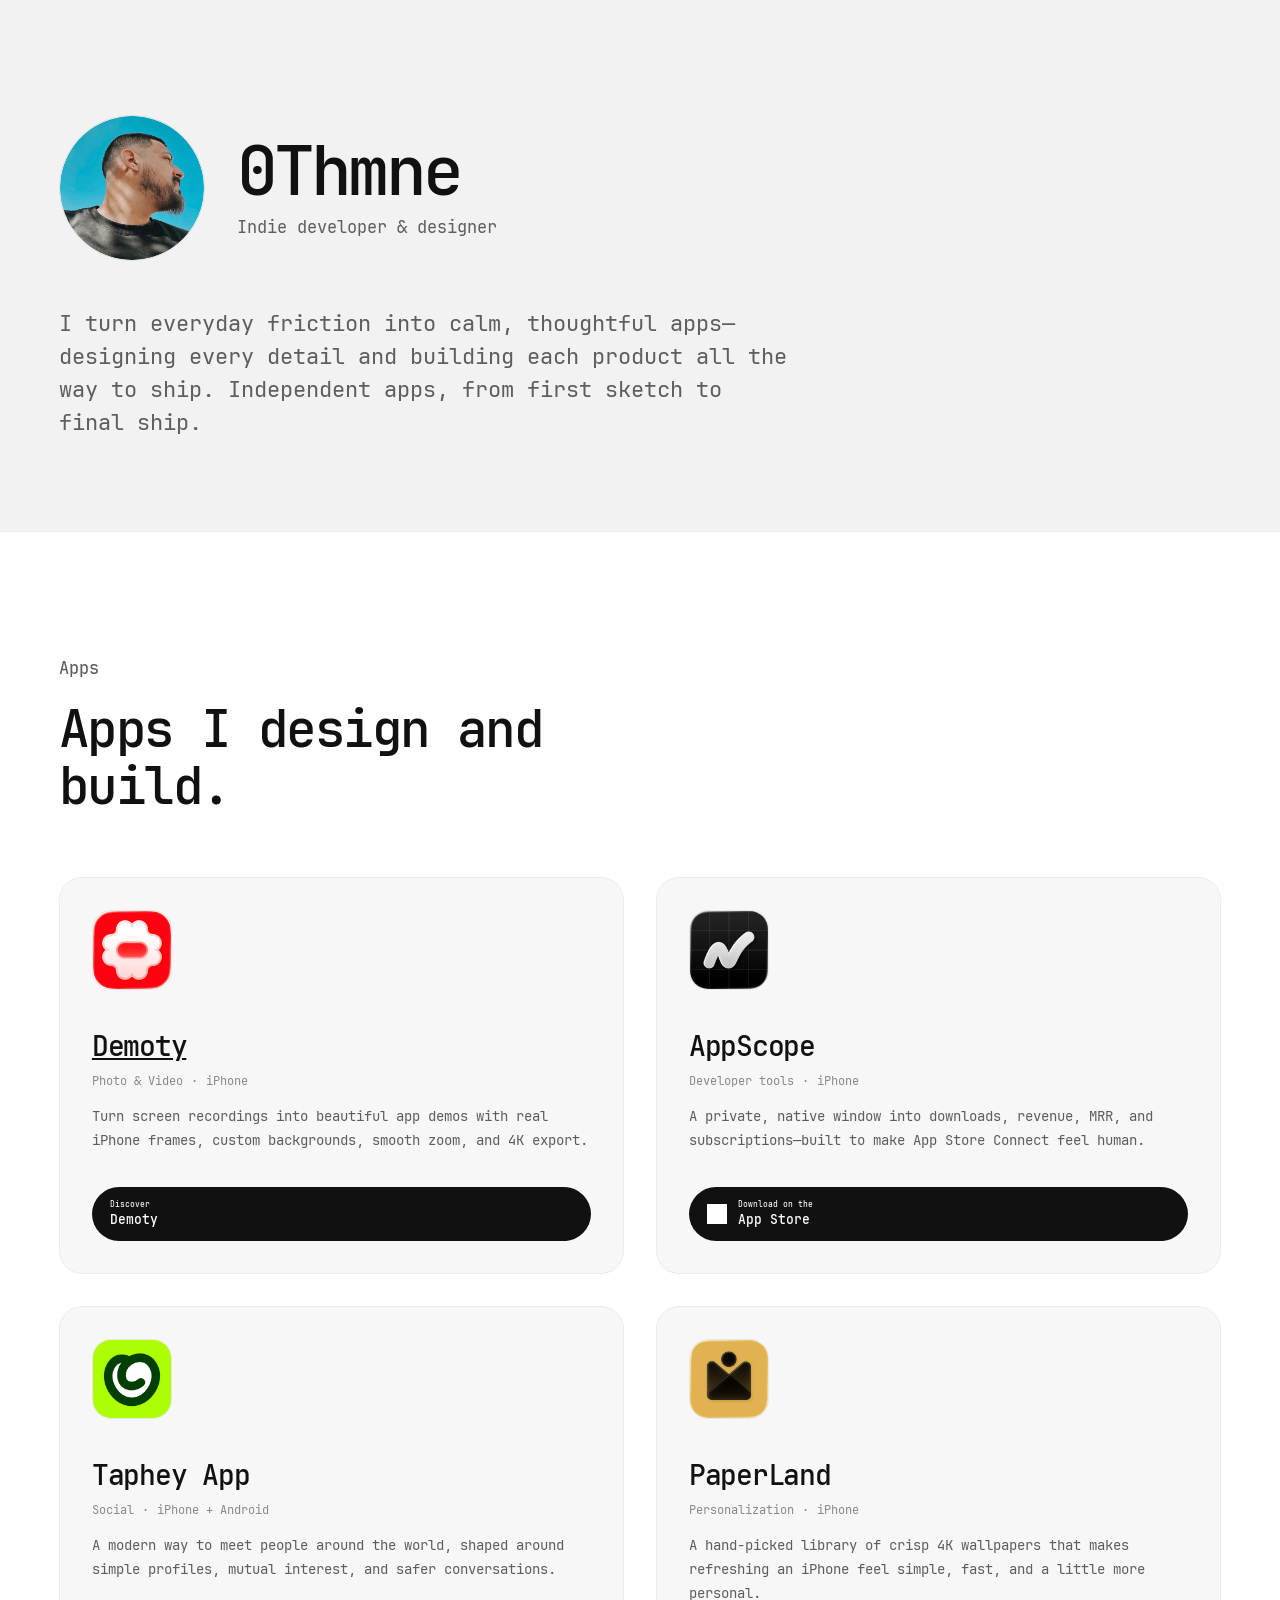
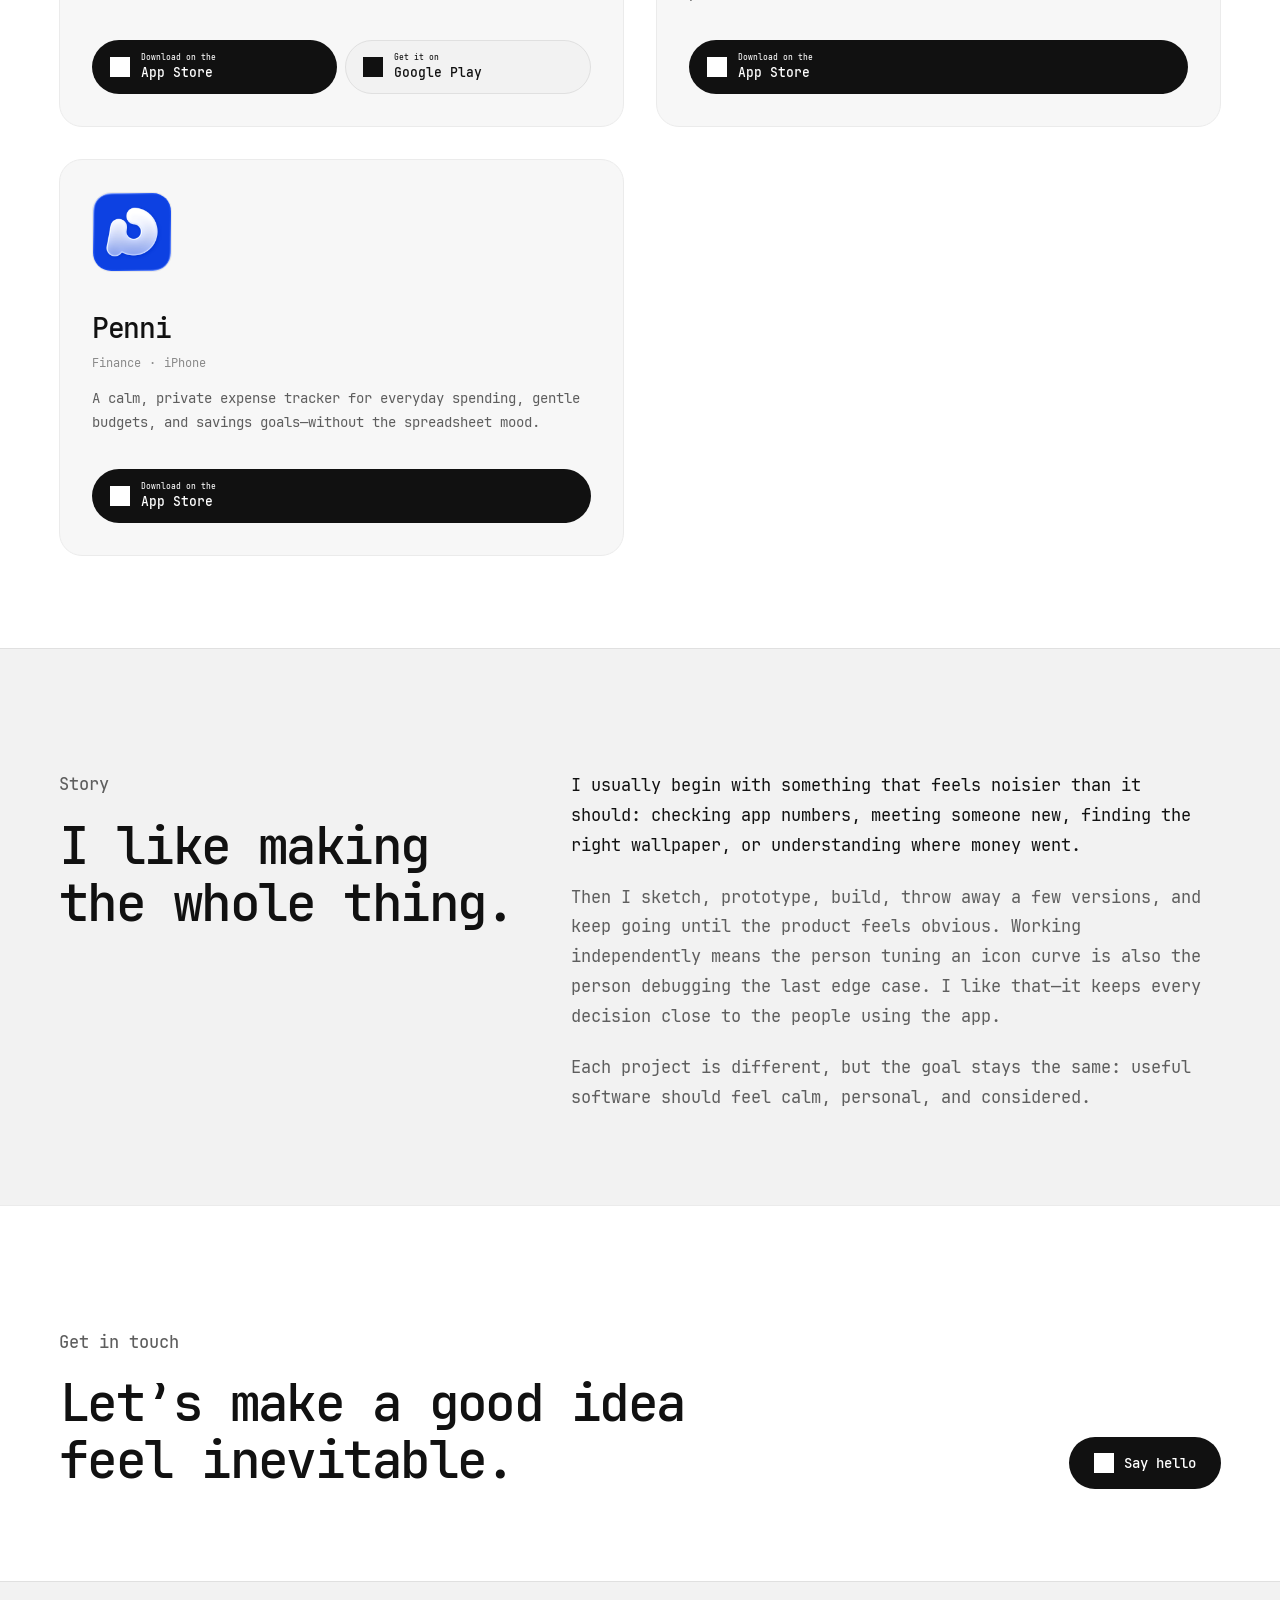
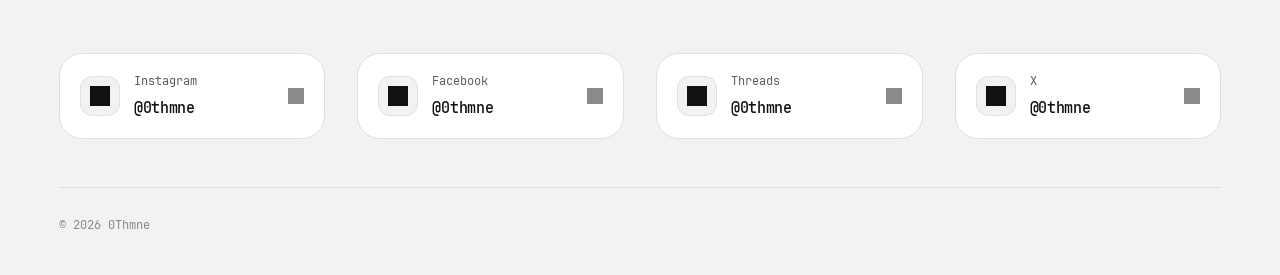
==== index.html @ 368080fb "Publish portfolio with Demoty app" ====
<!doctype html>
<html lang="en">
<head>
<meta charset="utf-8">
<meta name="viewport" content="width=device-width, initial-scale=1">

<title>0Thmne — Indie Developer &amp; Designer</title>
<meta name="description" content="Independent developer and designer behind Demoty, AppScope, Taphey, PaperLand, and Penni.">
<meta name="author" content="0Thmne">
<meta name="keywords" content="0Thmne, indie developer, app designer, AppScope, Taphey, PaperLand, Penni">

<meta name="color-scheme" content="light dark">
<meta name="theme-color" media="(prefers-color-scheme: light)" content="#f2f2f2">
<meta name="theme-color" media="(prefers-color-scheme: dark)" content="#0d0d0d">

<!-- Social previews. og:image should ideally be an absolute URL — once the site
     has its final address, change these two to
     https://your-domain/assets/media/social-card.jpg -->
<meta property="og:type" content="website">
<meta property="og:site_name" content="0Thmne">
<meta property="og:title" content="0Thmne — Indie Developer &amp; Designer">
<meta property="og:description" content="Thoughtful apps, designed and built independently from first sketch to final ship.">
<meta property="og:image" content="https://othmne.cc/social-card.jpg">
<meta property="og:image:width" content="1731">
<meta property="og:image:height" content="909">
<meta property="og:image:alt" content="0Thmne, indie developer and designer">
<meta name="twitter:card" content="summary_large_image">
<meta name="twitter:title" content="0Thmne — Indie Developer &amp; Designer">
<meta name="twitter:description" content="Thoughtful apps, designed and built independently from first sketch to final ship.">
<meta name="twitter:image" content="https://othmne.cc/social-card.jpg">

<link rel="icon" href="[data-uri]" type="image/png">
<link rel="apple-touch-icon" href="[data-uri]">
<style>@font-face {
  font-family: "JetBrains Mono";
  src: url("[data-uri]") format("truetype");
  font-style: normal;
  font-weight: 400;
  font-display: swap;
}

@font-face {
  font-family: "JetBrains Mono";
  src: url("[data-uri]") format("truetype");
  font-style: normal;
  font-weight: 500;
  font-display: swap;
}

@font-face {
  font-family: "JetBrains Mono";
  src: url("[data-uri]") format("truetype");
  font-style: normal;
  font-weight: 600;
  font-display: swap;
}

@font-face {
  font-family: "JetBrains Mono";
  src: url("[data-uri]") format("truetype");
  font-style: normal;
  font-weight: 700;
  font-display: swap;
}

/* ==========================================================================
   Tokens
   Layout, spacing and type scale mirror claude.com/product/cowork: alternating
   full-bleed bands separated by hairline rules, a wide centred container, a
   large display size with tight leading, and a muted lede. Palette stays
   black-and-white.
   ========================================================================== */

:root {
  color-scheme: light dark;

  /* Bands alternate tint / plain, each with its own hairline rule. */
  --band-tint: #f2f2f2;
  --band-plain: #ffffff;
  --rule-tint: #e0e0e0;
  --rule-plain: #ebebeb;

  --ink: #111111;
  --ink-2: #5e5e5e;
  --ink-3: #8a8a8a;
  --accent: #111111;
  --on-accent: #ffffff;

  /* Set per band so cards always sit one step above their background. */
  --band: var(--band-tint);
  --rule: var(--rule-tint);
  --card: var(--band-plain);
  --card-strong: #f7f7f7;

  --container: 1280px;
  --gutter: clamp(20px, 4.6vw, 60px);

  /* Cowork's vertical rhythm, measured at a 1280px viewport. */
  --band-top: clamp(64px, 9.6vw, 123px);
  --band-bottom: clamp(56px, 7.2vw, 92px);
  --row-gap: clamp(36px, 4.9vw, 62px);
  --col-gap: clamp(20px, 2.5vw, 32px);

  --radius-lg: clamp(20px, 2.3vw, 30px);
  --radius-md: clamp(16px, 1.8vw, 23px);
  --radius-sm: 12px;
  --pad-card: clamp(22px, 2.5vw, 32px);

  --ease: cubic-bezier(0.22, 1, 0.36, 1);
  --hairline: 1px;
}

@media (prefers-color-scheme: dark) {
  :root {
    --band-tint: #0d0d0d;
    --band-plain: #000000;
    --rule-tint: #242424;
    --rule-plain: #191919;

    --ink: #f5f5f5;
    --ink-2: #a8a8a8;
    --ink-3: #757575;
    --accent: #fafafa;
    --on-accent: #000000;

    --card: #151515;
    --card-strong: #0d0d0d;
  }
}

* {
  box-sizing: border-box;
}

html {
  background: var(--band-tint);
  font-family: "JetBrains Mono", ui-monospace, monospace;
}

body {
  min-width: 320px;
  margin: 0;
  background: var(--band-tint);
  color: var(--ink);
  font-family: "JetBrains Mono", ui-monospace, monospace;
  font-size: 15px;
  font-weight: 400;
  line-height: 1.6;
  text-rendering: optimizeLegibility;
  -webkit-font-smoothing: antialiased;
}

a {
  color: inherit;
}

img {
  display: block;
  max-width: 100%;
}

h1,
h2,
h3,
p {
  margin: 0;
}

ul {
  margin: 0;
  padding: 0;
  list-style: none;
}

::selection {
  background: var(--accent);
  color: var(--on-accent);
}

:focus-visible {
  outline: 2px solid var(--accent);
  outline-offset: 3px;
}

/* ==========================================================================
   Bands — full-bleed sections divided by hairline rules
   ========================================================================== */

.band {
  border-top: var(--hairline) solid var(--rule);
  background: var(--band);
  padding: var(--band-top) 0 var(--band-bottom);
}

.band--tint {
  --band: var(--band-tint);
  --rule: var(--rule-tint);
  --card: var(--band-plain);
}

.band--plain {
  --band: var(--band-plain);
  --rule: var(--rule-plain);
  --card: var(--card-strong);
}

.band--hero {
  border-top: 0;
  padding-top: clamp(56px, 9vw, 116px);
}

.band__inner {
  width: min(100% - (var(--gutter) * 2), var(--container));
  margin: 0 auto;
}

/* ==========================================================================
   Image + name
   ========================================================================== */

.identity {
  display: flex;
  align-items: center;
  gap: clamp(18px, 2.6vw, 32px);
}

/* A profile picture, not a hero image: capped so it never dominates. */
.avatar {
  width: clamp(109px, calc(11vw + 5px), 153px);
  flex: 0 0 auto;
  aspect-ratio: 1;
  display: block;
  overflow: hidden;
  border: var(--hairline) solid var(--rule-tint);
  border-radius: 50%;
  background: var(--card);
}

/* The source is already square and framed on the face, so it just fills. */
.avatar img {
  width: 100%;
  height: 100%;
  object-fit: cover;
}

.identity__copy {
  min-width: 0;
  display: flex;
  flex-direction: column;
  gap: clamp(4px, 0.6vw, 8px);
}

.identity__copy h1 {
  font-size: clamp(34px, 5.3vw, 68px);
  font-weight: 600;
  letter-spacing: -0.055em;
  line-height: 1.05;
}

.identity__copy p {
  color: var(--ink-2);
  font-size: clamp(13px, 1.35vw, 17px);
}

/* ==========================================================================
   Type scale
   ========================================================================== */

.eyebrow {
  color: var(--ink-2);
  font-size: clamp(14px, 1.35vw, 17px);
  font-weight: 500;
}

.section-title {
  max-width: 21ch;
  font-size: clamp(29px, 4vw, 52px);
  font-weight: 600;
  letter-spacing: -0.05em;
  line-height: 1.12;
}

.lede {
  max-width: 56ch;
  margin-top: clamp(28px, 3.6vw, 48px);
  color: var(--ink-2);
  font-size: clamp(16px, 1.75vw, 22px);
  line-height: 1.5;
}

.section-head {
  display: grid;
  gap: clamp(12px, 1.6vw, 18px);
  margin-bottom: var(--row-gap);
}

/* ==========================================================================
   Buttons
   ========================================================================== */

.button {
  min-height: 52px;
  display: inline-flex;
  align-items: center;
  justify-content: center;
  gap: 10px;
  padding: 13px 24px;
  border: var(--hairline) solid transparent;
  border-radius: 999px;
  font-size: 14px;
  font-weight: 600;
  line-height: 1;
  text-decoration: none;
  transition: opacity 0.16s ease, transform 0.16s ease;
}

.button:hover {
  opacity: 0.82;
}

.button:active {
  transform: scale(0.982);
}

.button--primary {
  background: var(--accent);
  color: var(--on-accent);
}

/* ==========================================================================
   App cards
   ========================================================================== */

/* Four projects read best as a 2x2 block rather than an auto-fit orphan row. */
.projects-grid {
  display: grid;
  grid-template-columns: repeat(2, minmax(0, 1fr));
  gap: var(--col-gap);
}

.project-card {
  min-width: 0;
  display: flex;
  flex-direction: column;
  padding: var(--pad-card);
  border: var(--hairline) solid var(--rule);
  border-radius: var(--radius-md);
  background: var(--card);
  transition: border-color 0.18s ease;
}

.project-card:hover {
  border-color: var(--ink-3);
}

.app-icon {
  width: clamp(56px, 6.6vw, 80px);
  height: clamp(56px, 6.6vw, 80px);
  border: var(--hairline) solid color-mix(in srgb, var(--rule-tint), transparent 30%);
  border-radius: 24%;
  object-fit: cover;
}

.project-card__copy {
  margin-top: clamp(26px, 3.4vw, 40px);
  display: grid;
  gap: 10px;
}

.project-card h3 {
  font-size: clamp(21px, 2.3vw, 28px);
  font-weight: 600;
  letter-spacing: -0.045em;
  line-height: 1.15;
}

.project-meta {
  display: flex;
  flex-wrap: wrap;
  align-items: center;
  gap: 8px;
  color: var(--ink-3);
  font-size: 12px;
}

.project-card__copy > p:last-child {
  margin-top: 4px;
  color: var(--ink-2);
  font-size: 14px;
  line-height: 1.7;
}

.store-row {
  display: flex;
  flex-wrap: wrap;
  gap: 8px;
  margin-top: auto;
  padding-top: clamp(24px, 3vw, 34px);
}

.store-button {
  min-width: 168px;
  min-height: 54px;
  flex: 1 1 168px;
  display: inline-flex;
  align-items: center;
  gap: 11px;
  padding: 9px 17px;
  border: var(--hairline) solid transparent;
  border-radius: 999px;
  text-decoration: none;
  transition: opacity 0.16s ease, transform 0.16s ease;
}

.store-button:hover {
  opacity: 0.82;
}

.store-button:active {
  transform: scale(0.982);
}

.store-button--primary {
  background: var(--accent);
  color: var(--on-accent);
}

.store-button--secondary {
  border-color: var(--rule-tint);
  background: var(--band-tint);
  color: var(--ink);
}

.store-button__copy {
  display: flex;
  flex-direction: column;
  align-items: flex-start;
  line-height: 1.1;
}

.store-button__copy > span {
  font-size: 8px;
  font-weight: 500;
}

.store-button__copy strong {
  margin-top: 4px;
  font-size: 13px;
  font-weight: 600;
  white-space: nowrap;
}

.mask-icon {
  width: 20px;
  height: 20px;
  flex: 0 0 20px;
  display: inline-block;
  background: currentColor;
  -webkit-mask: var(--icon) center / contain no-repeat;
  mask: var(--icon) center / contain no-repeat;
}

/* ==========================================================================
   Story — Cowork's two-column heading / body split
   ========================================================================== */

.story {
  display: grid;
  grid-template-columns: minmax(0, 0.85fr) minmax(0, 1.15fr);
  gap: var(--col-gap);
  align-items: start;
}

.story .section-head {
  margin-bottom: 0;
}

.story__body {
  display: grid;
  gap: clamp(16px, 1.8vw, 22px);
  color: var(--ink-2);
  font-size: clamp(15px, 1.4vw, 17px);
  line-height: 1.75;
}

.story__body p:first-child {
  color: var(--ink);
}

/* ==========================================================================
   Get in touch
   ========================================================================== */

.contact {
  display: flex;
  flex-wrap: wrap;
  align-items: flex-end;
  justify-content: space-between;
  gap: clamp(24px, 3vw, 40px);
}

.contact .section-head {
  margin-bottom: 0;
}

/* ==========================================================================
   Social buttons
   ========================================================================== */

.site-footer {
  border-top: var(--hairline) solid var(--rule-tint);
  background: var(--band-tint);
  padding: clamp(44px, 5.6vw, 72px) 0 clamp(28px, 3.2vw, 40px);
}

/* Four across, then an even 2x2 — an auto-fit remainder row reads lopsided. */
.social-row {
  display: grid;
  grid-template-columns: repeat(4, minmax(0, 1fr));
  gap: var(--col-gap);
}

.social-card {
  min-width: 0;
  min-height: 84px;
  display: grid;
  grid-template-columns: auto minmax(0, 1fr) 16px;
  align-items: center;
  gap: 14px;
  padding: 18px 20px;
  border: var(--hairline) solid var(--rule-tint);
  border-radius: var(--radius-md);
  background: var(--band-plain);
  text-decoration: none;
  transition: border-color 0.18s ease, transform 0.18s var(--ease);
}

.social-card:hover {
  border-color: var(--ink-3);
  transform: translateY(-2px);
}

.social-card:active {
  transform: translateY(0) scale(0.99);
}

.social-card__icon {
  width: 40px;
  height: 40px;
  display: grid;
  place-items: center;
  border-radius: var(--radius-sm);
  border: var(--hairline) solid var(--rule-tint);
  background: var(--band-tint);
}

.social-card__copy {
  min-width: 0;
  display: grid;
  gap: 4px;
}

.social-card__copy small {
  overflow: hidden;
  color: var(--ink-2);
  font-size: 12px;
  text-overflow: ellipsis;
  white-space: nowrap;
}

.social-card__copy strong {
  overflow: hidden;
  font-size: 15px;
  font-weight: 600;
  letter-spacing: -0.02em;
  text-overflow: ellipsis;
  white-space: nowrap;
}

.social-card > .mask-icon {
  width: 16px;
  height: 16px;
  flex: 0 0 16px;
  color: var(--ink-3);
}

.footer-base {
  margin-top: clamp(32px, 4vw, 48px);
  padding-top: clamp(20px, 2.4vw, 28px);
  border-top: var(--hairline) solid var(--rule-tint);
  color: var(--ink-3);
  font-size: 12px;
}

/* ==========================================================================
   Motion
   ========================================================================== */

.reveal {
  animation: enter 0.55s var(--ease) both;
  animation-delay: var(--delay, 0s);
}

.reveal--1 {
  --delay: 0.04s;
}

.reveal--2 {
  --delay: 0.12s;
}

@keyframes enter {
  from {
    opacity: 0;
    transform: translateY(12px);
  }
  to {
    opacity: 1;
    transform: translateY(0);
  }
}

/* ==========================================================================
   Responsive
   ========================================================================== */

@media (max-width: 900px) {
  .story {
    grid-template-columns: 1fr;
    gap: clamp(20px, 3vw, 28px);
  }
}

/* Four across needs ~200px per card or the network label ellipsises. */
@media (max-width: 960px) {
  .social-row {
    grid-template-columns: repeat(2, minmax(0, 1fr));
  }
}

@media (max-width: 720px) {
  .projects-grid {
    grid-template-columns: 1fr;
  }

  .section-title {
    max-width: none;
  }
}

@media (max-width: 560px) {
  .identity {
    gap: 16px;
  }

  .store-row {
    flex-direction: column;
  }

  /* The 168px basis above is a WIDTH for the row layout. Once the row becomes a
     column, flex-basis controls height instead and grow stretches it further —
     which is what turned these buttons into giant black slabs. Reset both. */
  .store-button {
    flex: 0 0 auto;
    min-width: 0;
  }

  .store-button,
  .contact .button {
    width: 100%;
    justify-content: center;
  }

  .social-row {
    grid-template-columns: 1fr;
  }

  .social-card {
    grid-template-columns: auto minmax(0, 1fr);
  }

  .social-card > .mask-icon {
    display: none;
  }
}

/* Keep the picture beside the name at every width; just give the name room. */
@media (max-width: 400px) {
  .avatar {
    width: 93px;
  }
}

@media (prefers-reduced-motion: reduce) {
  *,
  *::before,
  *::after {
    animation-duration: 0.01ms !important;
    animation-iteration-count: 1 !important;
    transition-duration: 0.01ms !important;
  }

  .button:active,
  .store-button:active,
  .social-card:hover,
  .social-card:active {
    transform: none;
  }
}
</style>
</head>
<body>

<main>
  <!-- ---------- Image + name + about ---------- -->
  <section class="band band--tint band--hero" id="top" aria-labelledby="site-title">
    <div class="band__inner">
      <div class="identity reveal reveal--1">
        <span class="avatar">
          <img src="[data-uri]" alt="Portrait of 0Thmne" width="512" height="512" fetchpriority="high" decoding="async">
        </span>
        <span class="identity__copy">
          <h1 id="site-title">0Thmne</h1>
          <p>Indie developer &amp; designer</p>
        </span>
      </div>

      <p class="lede reveal reveal--2">
        I turn everyday friction into calm, thoughtful apps—designing every detail and
        building each product all the way to ship. Independent apps, from first sketch to final ship.
      </p>
    </div>
  </section>

  <!-- ---------- Apps ---------- -->
  <section class="band band--plain" id="work" aria-labelledby="work-title">
    <div class="band__inner">
      <div class="section-head reveal">
        <p class="eyebrow">Apps</p>
        <h2 id="work-title" class="section-title">Apps I design and build.</h2>
      </div>

      <div class="projects-grid">

        <article class="project-card reveal" style="--delay:0s">
          <a href="/demoty/" aria-label="Explore Demoty"><img class="app-icon" src="[data-uri]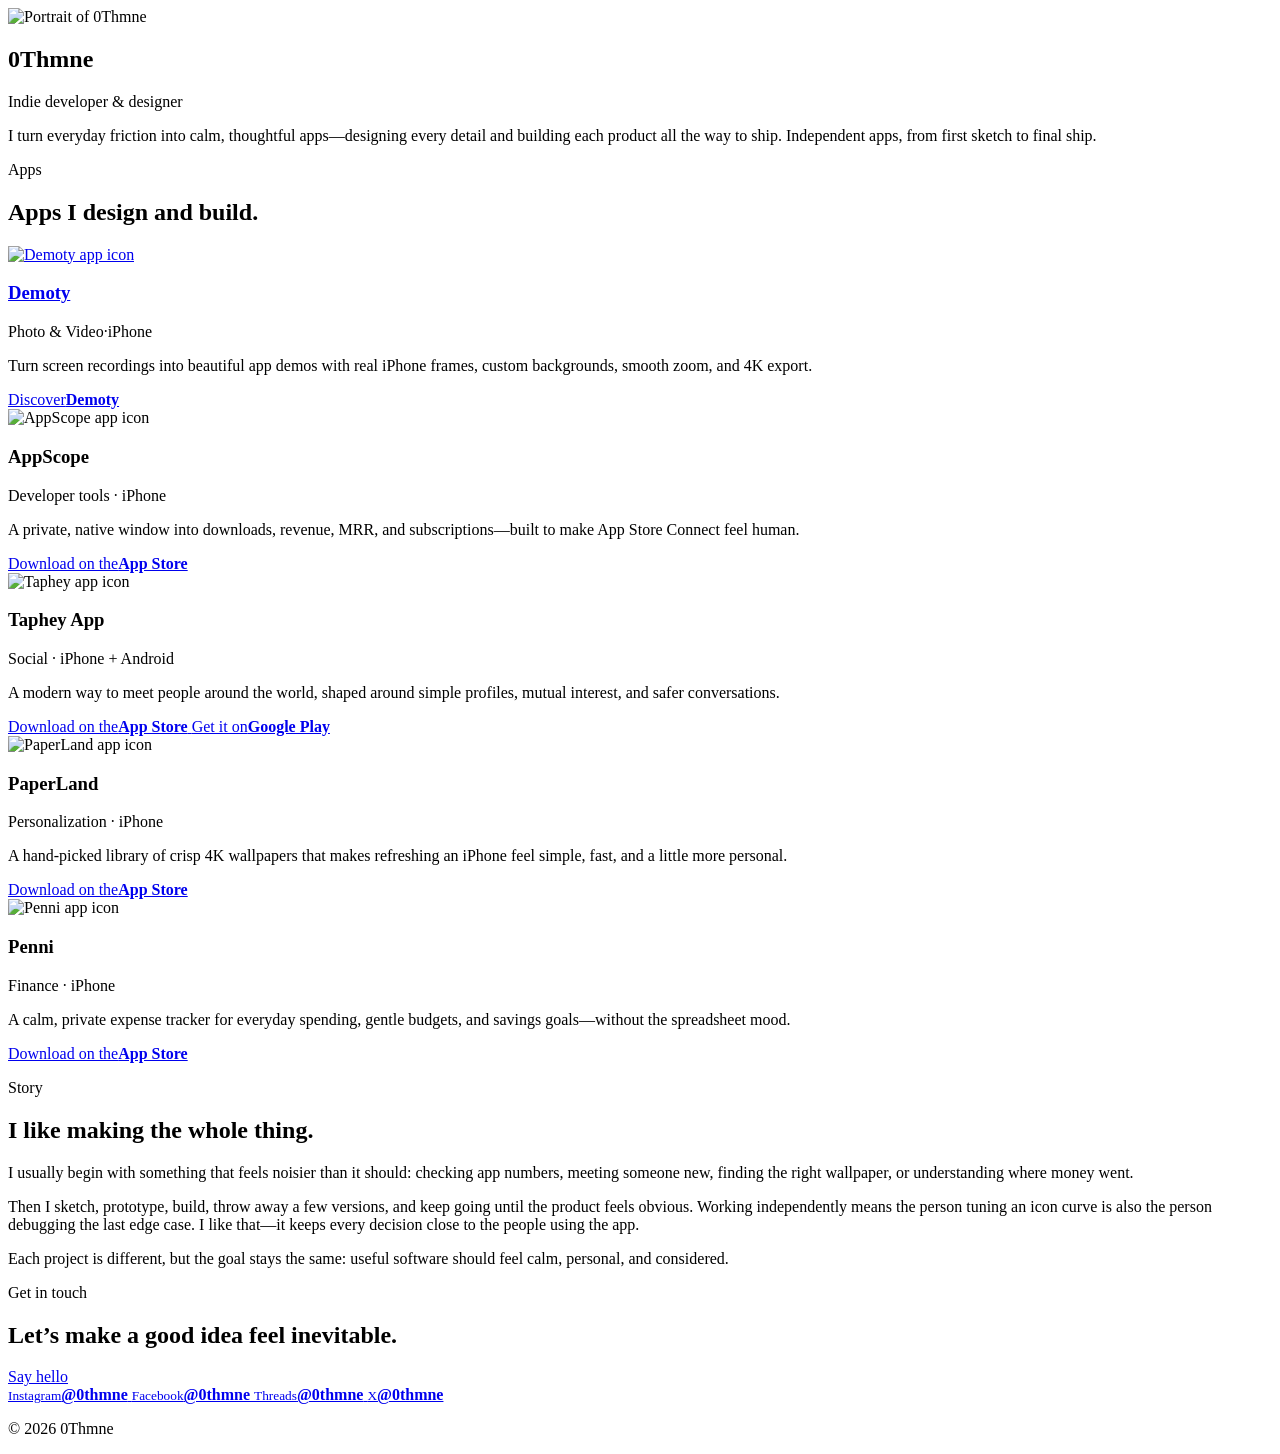
